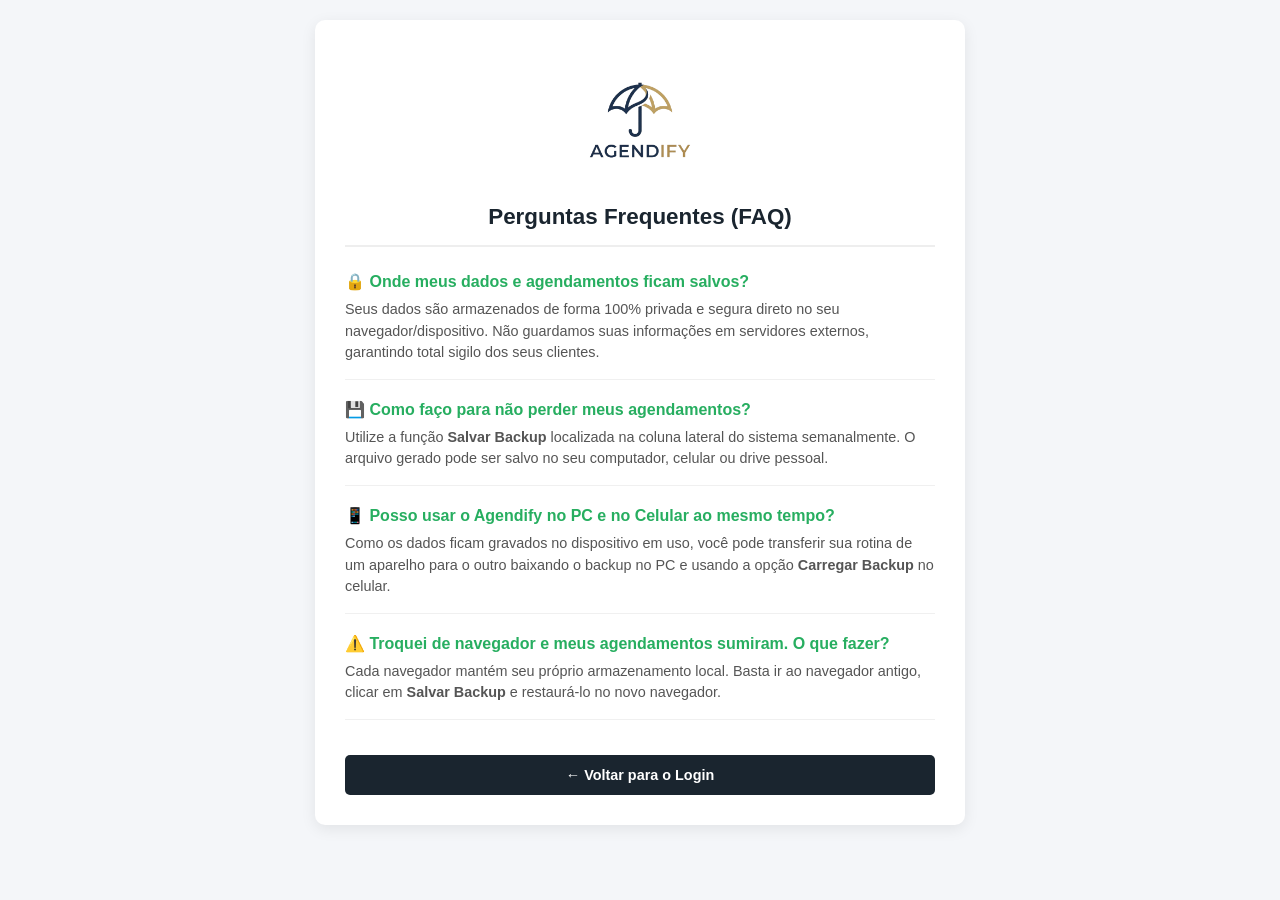
==== faq.html @ f99ad5d0 "Add files via upload" ====
<!DOCTYPE html>
<html lang="pt-BR">
<head>
    <meta charset="UTF-8">
    <meta name="viewport" content="width=device-width, initial-scale=1.0">
    <title>FAQ & Dúvidas - Agendify</title>
    <style>
        * { box-sizing: border-box; margin: 0; padding: 0; font-family: Arial, sans-serif; }
        body { background-color: #f4f6f9; color: #333; padding: 20px; min-height: 100vh; }
        .container { max-width: 650px; margin: 0 auto; background: white; padding: 30px; border-radius: 10px; box-shadow: 0 4px 15px rgba(0,0,0,0.08); }
        .header { text-align: center; margin-bottom: 25px; border-bottom: 2px solid #eee; padding-bottom: 15px; }
        .header img { max-width: 140px; margin-bottom: 10px; }
        .header h1 { font-size: 1.4rem; color: #1a252f; }
        
        .faq-item { margin-bottom: 20px; border-bottom: 1px solid #f0f0f0; padding-bottom: 15px; }
        .faq-item h3 { font-size: 1rem; color: #27ae60; margin-bottom: 8px; }
        .faq-item p { font-size: 0.9rem; color: #555; line-height: 1.5; }
        
        .btn-voltar { display: inline-block; width: 100%; text-align: center; background-color: #1a252f; color: white; padding: 12px; text-decoration: none; border-radius: 5px; font-weight: bold; font-size: 0.9rem; margin-top: 15px; }
        .btn-voltar:hover { background-color: #2c3e50; }
    </style>
</head>
<body>

    <div class="container">
        <div class="header">
            <img src="logo.png" alt="Agendify">
            <h1>Perguntas Frequentes (FAQ)</h1>
        </div>

        <div class="faq-item">
            <h3>🔒 Onde meus dados e agendamentos ficam salvos?</h3>
            <p>Seus dados são armazenados de forma 100% privada e segura direto no seu navegador/dispositivo. Não guardamos suas informações em servidores externos, garantindo total sigilo dos seus clientes.</p>
        </div>

        <div class="faq-item">
            <h3>💾 Como faço para não perder meus agendamentos?</h3>
            <p>Utilize a função <strong>Salvar Backup</strong> localizada na coluna lateral do sistema semanalmente. O arquivo gerado pode ser salvo no seu computador, celular ou drive pessoal.</p>
        </div>

        <div class="faq-item">
            <h3>📱 Posso usar o Agendify no PC e no Celular ao mesmo tempo?</h3>
            <p>Como os dados ficam gravados no dispositivo em uso, você pode transferir sua rotina de um aparelho para o outro baixando o backup no PC e usando a opção <strong>Carregar Backup</strong> no celular.</p>
        </div>

        <div class="faq-item">
            <h3>⚠️ Troquei de navegador e meus agendamentos sumiram. O que fazer?</h3>
            <p>Cada navegador mantém seu próprio armazenamento local. Basta ir ao navegador antigo, clicar em <strong>Salvar Backup</strong> e restaurá-lo no novo navegador.</p>
        </div>

        <a href="login.html" class="btn-voltar">← Voltar para o Login</a>
    </div>

</body>
</html>
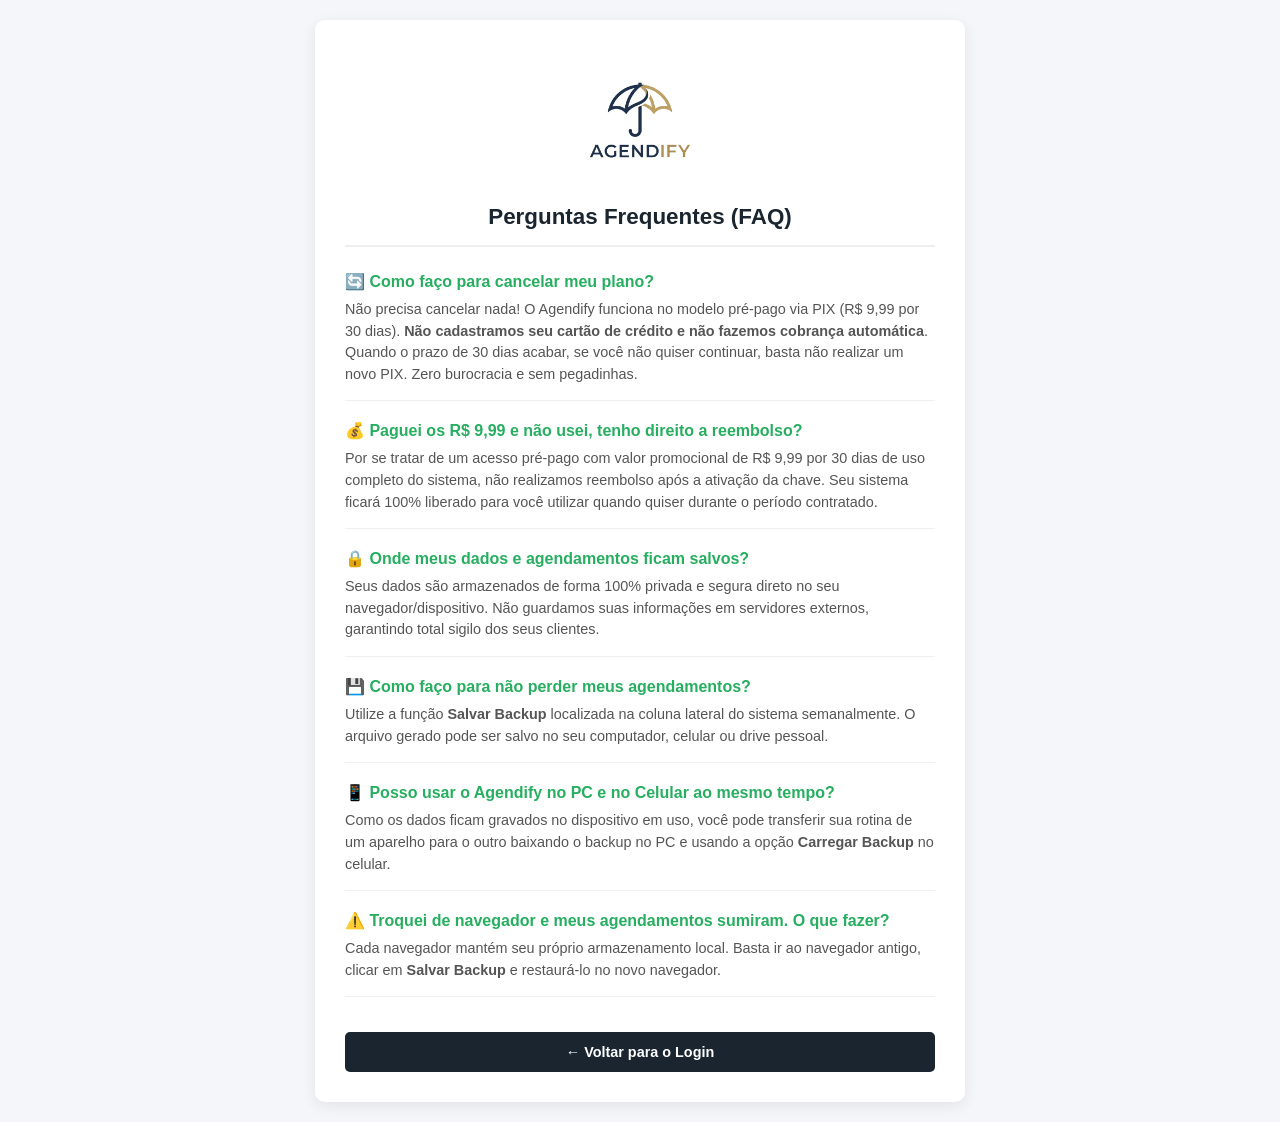
==== commit fc990e46: "Add files via upload" ====
--- a/faq.html
+++ b/faq.html
@@ -28,6 +28,18 @@
             <h1>Perguntas Frequentes (FAQ)</h1>
         </div>
 
+        <!-- NOVAS PERGUNTAS SOBRE PAGAMENTO E CANCELAMENTO -->
+        <div class="faq-item">
+            <h3>🔄 Como faço para cancelar meu plano?</h3>
+            <p>Não precisa cancelar nada! O Agendify funciona no modelo pré-pago via PIX (R$ 9,99 por 30 dias). <strong>Não cadastramos seu cartão de crédito e não fazemos cobrança automática</strong>. Quando o prazo de 30 dias acabar, se você não quiser continuar, basta não realizar um novo PIX. Zero burocracia e sem pegadinhas.</p>
+        </div>
+
+        <div class="faq-item">
+            <h3>💰 Paguei os R$ 9,99 e não usei, tenho direito a reembolso?</h3>
+            <p>Por se tratar de um acesso pré-pago com valor promocional de R$ 9,99 por 30 dias de uso completo do sistema, não realizamos reembolso após a ativação da chave. Seu sistema ficará 100% liberado para você utilizar quando quiser durante o período contratado.</p>
+        </div>
+
+        <!-- PERGUNTAS DE ARMAZENAMENTO QUE VOCÊ JÁ TINHA -->
         <div class="faq-item">
             <h3>🔒 Onde meus dados e agendamentos ficam salvos?</h3>
             <p>Seus dados são armazenados de forma 100% privada e segura direto no seu navegador/dispositivo. Não guardamos suas informações em servidores externos, garantindo total sigilo dos seus clientes.</p>
